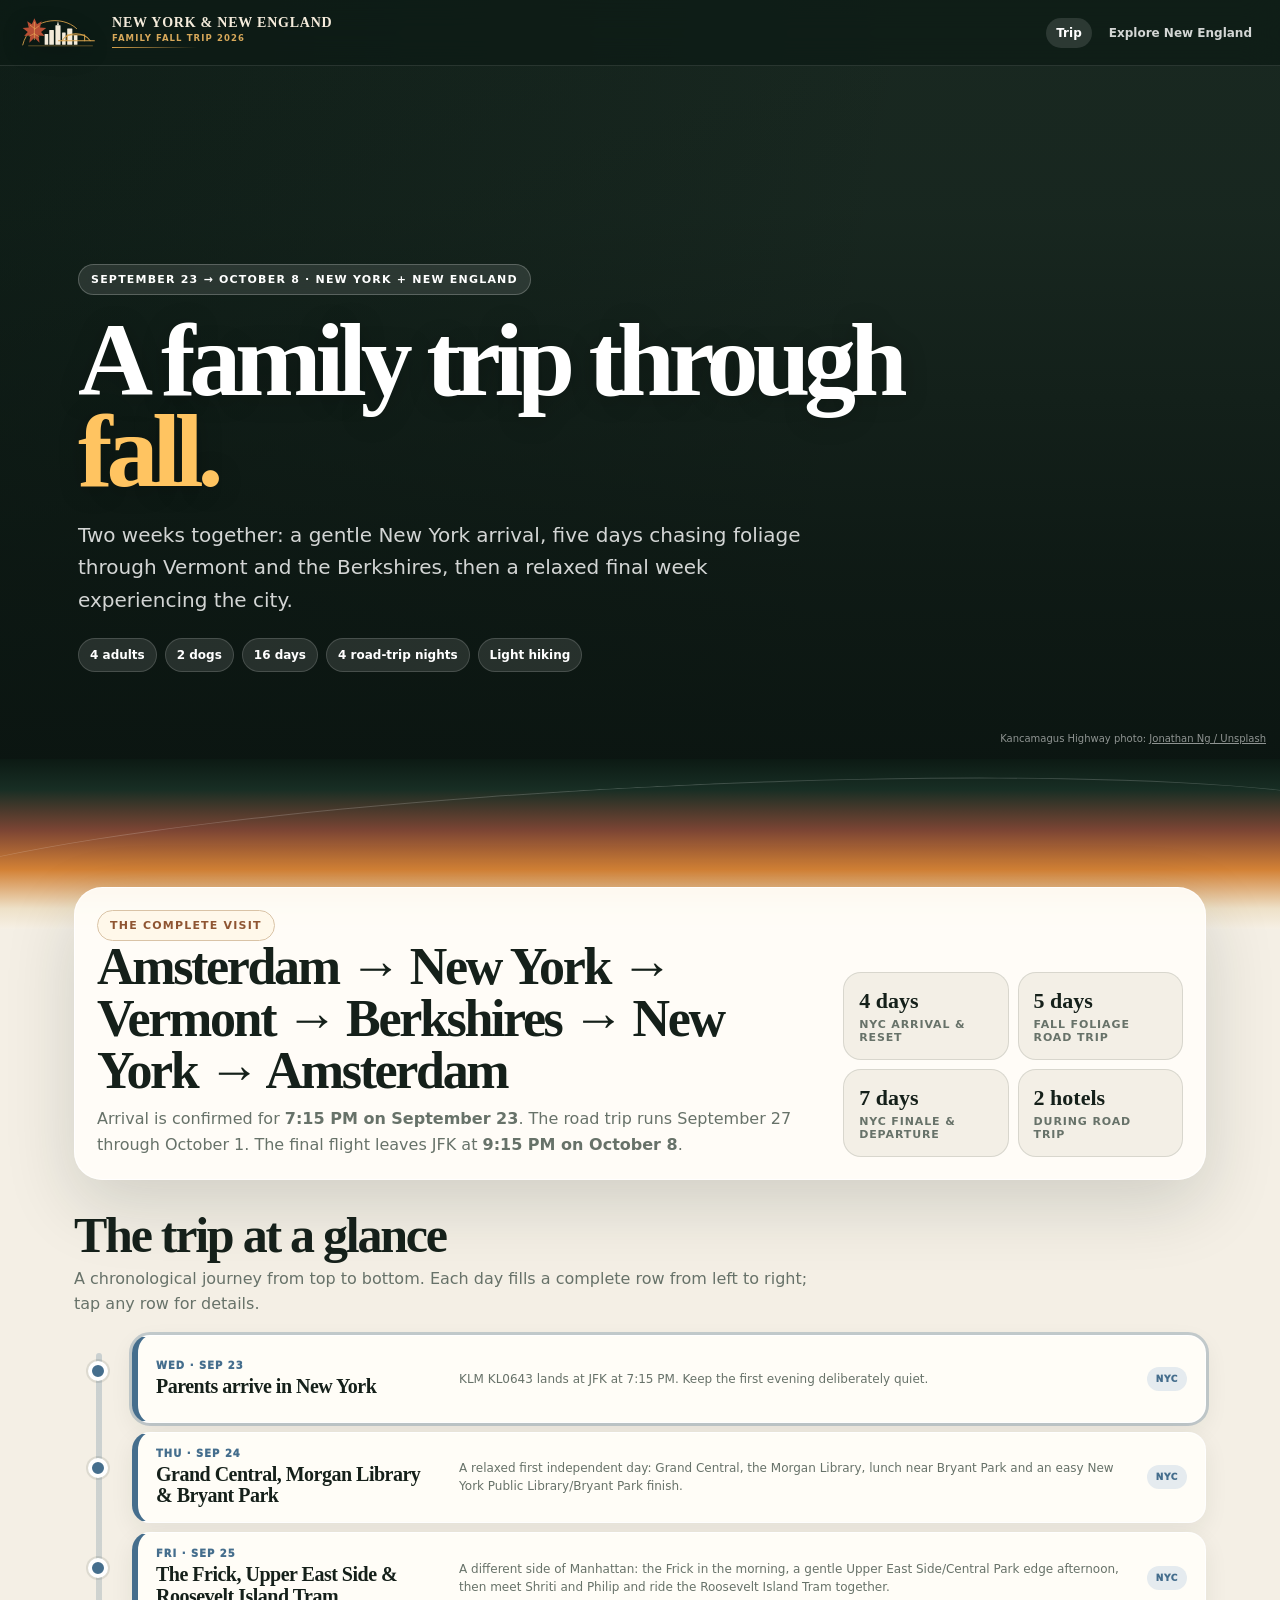
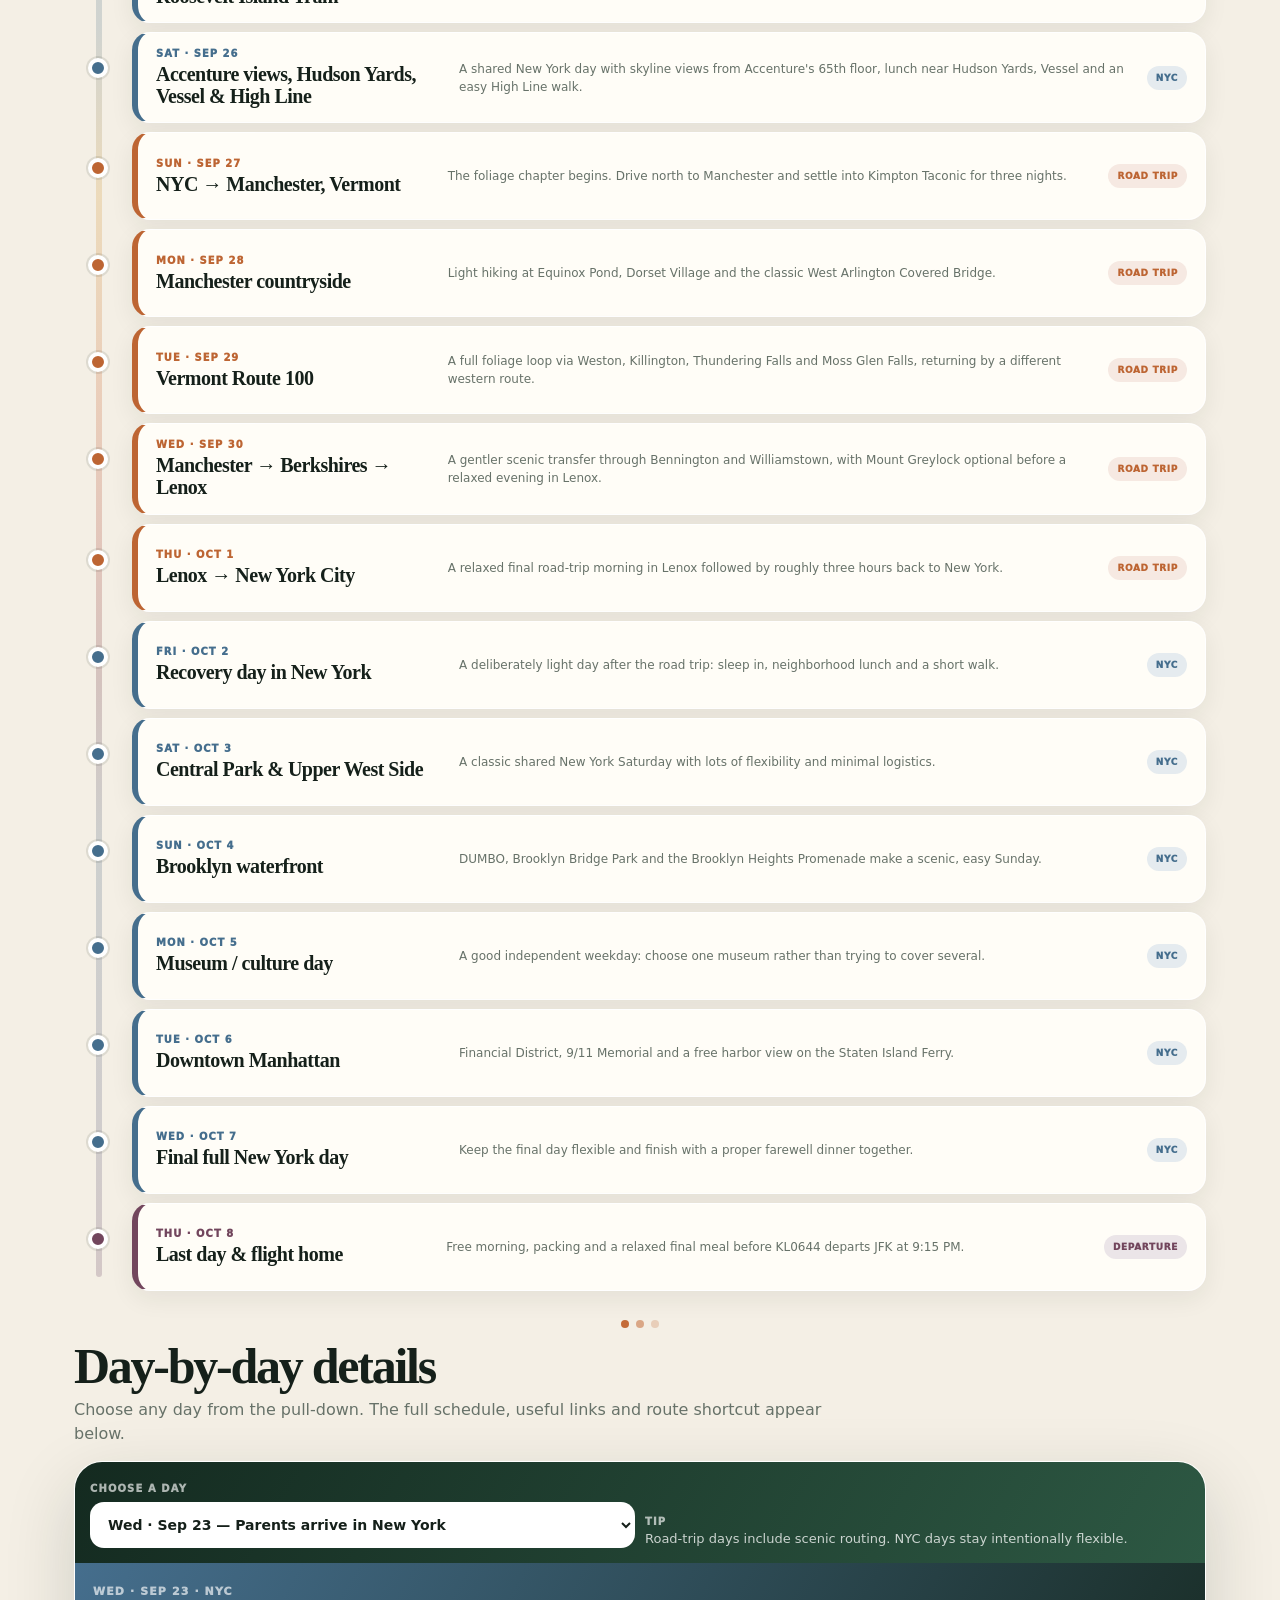
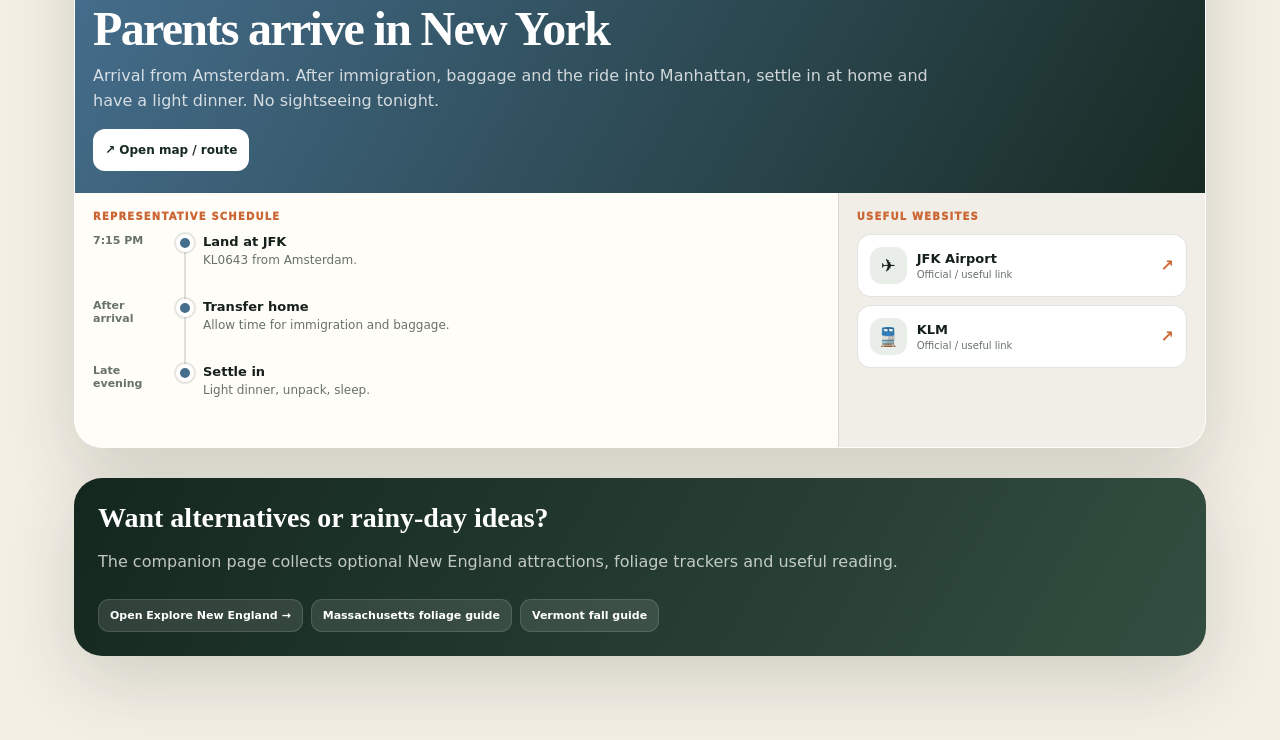
==== app-20260918b.html @ c2d9412c "Publish uncached itinerary build with Sep 26 updates" ====
<!DOCTYPE html><html lang="en"><head><meta charset="utf-8"><meta name="viewport" content="width=device-width,initial-scale=1,viewport-fit=cover"><meta name="theme-color" content="#16241e"><title>Family Fall Trip 2026 · New York & New England</title><meta name="description" content="September 23 to October 8 family trip: New York City, Vermont Route 100 and the Berkshires."><link rel="stylesheet" href="style.css"></head><body><nav class="topbar"><a class="brand" href="index.html"><span class="brandmark"><span style="font-size:25px">🍁</span></span><span class="brand-title"><strong>New York &amp; New England</strong><small>Family Fall Trip 2026</small></span></a><div class="nav"><a class="active" href="index.html">Trip</a><a href="explore.html">Explore New England</a></div></nav><header class="hero"><div class="hero-photo"></div><div class="hero-overlay"></div><div class="hero-inner"><span class="eyebrow">September 23 → October 8 · New York + New England</span><h1>A family trip through <em>fall.</em></h1><p class="hero-copy">Two weeks together: a gentle New York arrival, five days chasing foliage through Vermont and the Berkshires, then a relaxed final week experiencing the city.</p><div class="hero-pills"><span class="hero-pill">4 adults</span><span class="hero-pill">2 dogs</span><span class="hero-pill">16 days</span><span class="hero-pill">4 road-trip nights</span><span class="hero-pill">Light hiking</span></div></div><div class="photo-credit">Kancamagus Highway photo: <a target="_blank" href="https://unsplash.com/photos/a-winding-road-through-a-beautiful-landscape-IViPBFIHrhs">Jonathan Ng / Unsplash</a></div></header><div class="flow"></div><main><section class="intro-card"><div><div class="eyebrow" style="color:#8f5532;border-color:#d9c3a6;background:#fff8ea">The complete visit</div><h2>Amsterdam → New York → Vermont → Berkshires → New York → Amsterdam</h2><p>Arrival is confirmed for <strong>7:15 PM on September 23</strong>. The road trip runs September 27 through October 1. The final flight leaves JFK at <strong>9:15 PM on October 8</strong>.</p></div><div class="trip-arc"><div class="arc"><strong>4 days</strong><span>NYC arrival & reset</span></div><div class="arc"><strong>5 days</strong><span>Fall foliage road trip</span></div><div class="arc"><strong>7 days</strong><span>NYC finale & departure</span></div><div class="arc"><strong>2 hotels</strong><span>During road trip</span></div></div></section><section class="section" id="overview"><div class="sectionhead"><div><h2>The trip at a glance</h2><p>A chronological journey from top to bottom. Each day fills a complete row from left to right; tap any row for details.</p></div></div><div class="timeline-shell"><div class="journey-line"></div><div id="summaryTimeline" class="summary-list"></div></div></section><div class="journey-bridge"><span></span><span></span><span></span></div><section class="section" id="day-detail"><div class="sectionhead"><div><h2>Day-by-day details</h2><p>Choose any day from the pull-down. The full schedule, useful links and route shortcut appear below.</p></div></div><div class="details-shell"><div class="detail-selectbar"><div><label for="daySelect">Choose a day</label><select id="daySelect"></select></div><div><label>Tip</label><div style="font-size:13px;color:rgba(255,255,255,.76);line-height:1.5">Road-trip days include scenic routing. NYC days stay intentionally flexible.</div></div></div><div id="detailContent"></div></div></section><footer class="footer"><h3>Want alternatives or rainy-day ideas?</h3><p>The companion page collects optional New England attractions, foliage trackers and useful reading.</p><a href="explore.html">Open Explore New England →</a><a target="_blank" href="https://www.visitma.com/plan-your-trip/seasons/fall-foliage/">Massachusetts foliage guide</a><a target="_blank" href="https://vermontvacation.com/vermont-seasons/fall/">Vermont fall guide</a></footer></main><script>const D=[
["Wed · Sep 23","Parents arrive in New York","NYC","KLM KL0643 lands at JFK at 7:15 PM. Keep the first evening deliberately quiet.","Arrival from Amsterdam. After immigration, baggage and the ride into Manhattan, settle in at home and have a light dinner. No sightseeing tonight.","https://www.google.com/maps/dir/?api=1&origin=John+F+Kennedy+International+Airport&destination=Midtown+East,+New+York,+NY&travelmode=driving",[["7:15 PM","Land at JFK","KL0643 from Amsterdam."],["After arrival","Transfer home","Allow time for immigration and baggage."],["Late evening","Settle in","Light dinner, unpack, sleep."]],[["✈️","JFK Airport","https://www.jfkairport.com/"],["🚆","KLM","https://www.klm.com/"]]],
["Thu · Sep 24","Grand Central, Morgan Library & Bryant Park","NYC","A relaxed first independent day: Grand Central, the Morgan Library, lunch near Bryant Park and an easy New York Public Library/Bryant Park finish.","Keep the first full day compact and walkable. Start slowly after the overnight flight, see Grand Central, then visit the Morgan Library & Museum before lunch. Finish around Bryant Park and the New York Public Library, with plenty of time to return home and rest.","https://www.google.com/maps/dir/?api=1&origin=Midtown+East,+New+York,+NY&destination=Bryant+Park,+New+York,+NY&travelmode=walking&waypoints=Grand+Central+Terminal,+New+York,+NY%7CThe+Morgan+Library+%26+Museum,+New+York,+NY",[["10:00 AM","Breakfast & slow start","Recover from the flight and leave home without rushing."],["11:00 AM","Grand Central Terminal","Main concourse, architecture and a relaxed look around."],["12:15 PM","The Morgan Library & Museum","Spend about 75–90 minutes in the historic library and galleries."],["1:45 PM","Lunch near Bryant Park","Easy lunch without crossing town."],["2:45 PM","New York Public Library & Bryant Park","Short library visit, park benches and people-watching."],["3:45 PM onward","Coffee or head home","Keep the rest of the afternoon flexible."]],[["🏛️","Grand Central Terminal","https://www.grandcentralterminal.com/"],["📚","The Morgan Library & Museum","https://www.themorgan.org/"],["📖","New York Public Library","https://www.nypl.org/locations/schwarzman"],["🌳","Bryant Park","https://bryantpark.org/"]]],
["Fri · Sep 25","The Frick, Upper East Side & Roosevelt Island Tram","NYC","A different side of Manhattan: the Frick in the morning, a gentle Upper East Side/Central Park edge afternoon, then meet Shriti and Philip and ride the Roosevelt Island Tram together.","Since MoMA and Rockefeller are already familiar and shopping is not the goal, make Friday more cultural and residential. The Frick anchors the morning; after lunch, keep the afternoon easy along the Upper East Side and Central Park edge. Shriti and Philip join around 4 PM for the tram and Roosevelt Island views.","https://www.google.com/maps/dir/?api=1&origin=The+Frick+Collection,+New+York,+NY&destination=Roosevelt+Island+Tramway+Manhattan+Station,+New+York,+NY&travelmode=walking",[["10:00 AM","Breakfast / leave Midtown East","Head uptown at an easy pace."],["10:30 AM–12:45 PM","The Frick Collection","Gilded Age mansion, paintings and decorative arts."],["12:45–1:45 PM","Lunch","Upper East Side, close to the museum."],["1:45–3:15 PM","Upper East Side & Central Park edge","Gentle walk with benches and no shopping agenda."],["3:15–4:00 PM","Coffee / rest","Stay nearby and recharge."],["Around 4:00 PM","Meet Shriti and Philip","Join up for the late afternoon."],["4:30 PM","Roosevelt Island Tram","Ride from East 60th Street, walk the waterfront and return when ready."]],[["🖼️","The Frick Collection","https://www.frick.org/"],["🌳","Central Park","https://www.centralparknyc.org/"],["🚡","Roosevelt Island Tram","https://www.rioc.ny.gov/community/transportation/tram"]]],
["Sat · Sep 26","Accenture views, Hudson Yards, Vessel & High Line","NYC","A shared New York day with skyline views from Accenture's 65th floor, lunch near Hudson Yards, Vessel and an easy High Line walk.","Start together at Accenture for coffee and the city views from the 65th floor. Then head west for lunch around Hudson Yards, visit Vessel, and use the High Line for a relaxed afternoon walk. Keep the late afternoon easy so everyone has time to pack for Vermont the next morning.","https://www.google.com/maps/dir/?api=1&origin=Accenture,+New+York,+NY&destination=The+High+Line,+New+York,+NY&travelmode=walking&waypoints=Hudson+Yards,+New+York,+NY%7CVessel,+New+York,+NY",[["10:00 AM","Accenture 65th floor","Coffee together and skyline views."],["11:45 AM","Head to Hudson Yards","Walk or take a short cab/subway depending on energy."],["12:15 PM","Lunch at Hudson Yards","Relaxed lunch together before the afternoon sights."],["1:30 PM","Vessel","Explore the structure and public square."],["2:15 PM","High Line","Walk an easy section south from Hudson Yards; turn back whenever everyone has had enough."],["3:30 PM onward","Coffee / return home","Keep the rest of the day light and pack for the road trip."]],[["🏙️","Hudson Yards","https://www.hudsonyardsnewyork.com/"],["🌀","Vessel","https://www.hudsonyardsnewyork.com/discover/vessel"],["🌿","The High Line","https://www.thehighline.org/"]]],
["Sun · Sep 27","NYC → Manchester, Vermont","Road trip","The foliage chapter begins. Drive north to Manchester and settle into Kimpton Taconic for three nights.","Leave New York in the morning with two proper dog breaks. Arrive in Manchester around check-in, walk the village and dine at Copper Grouse.","https://www.google.com/maps/dir/?api=1&origin=New+York,+NY&destination=Kimpton+Taconic+Hotel,+Manchester,+VT&travelmode=driving",[["9:00 AM","Leave NYC","Keep the route direct."],["12:30 PM","Lunch + dog break","Albany/Troy area."],["4:00 PM","Kimpton Taconic","Check in for three nights."],["5:00 PM","Manchester Village","Easy arrival walk."],["6:30 PM","Copper Grouse","Relaxed first Vermont dinner."]],[["🏨","Kimpton Taconic","https://www.taconichotel.com/"],["🍽️","Copper Grouse","https://www.coppergrouse.com/"],["🧭","Manchester Vermont","https://www.manchestervermont.com/"]]],
["Mon · Sep 28","Manchester countryside","Road trip","Light hiking at Equinox Pond, Dorset Village and the classic West Arlington Covered Bridge.","This is the easy scenic day: short walks, a village lunch and classic Vermont scenery.","https://www.google.com/maps/dir/?api=1&origin=Kimpton+Taconic+Hotel,+Manchester,+VT&destination=Kimpton+Taconic+Hotel,+Manchester,+VT&travelmode=driving&waypoints=Equinox+Preserve+Red+Gate+Trailhead,+Manchester,+VT%7CDorset+Village,+VT%7CWest+Arlington+Covered+Bridge,+VT",[["8:30 AM","Breakfast","Unhurried start."],["10:00 AM","Equinox Pond","0.75-mile easy loop."],["12:15 PM","Lunch","Manchester or Dorset."],["1:30 PM","Dorset Village","Village green and shops."],["3:30 PM","West Arlington","Covered bridge and dog break."],["6:30 PM","Dinner","Dorset Inn or Manchester."]],[["🥾","Equinox Preserve","https://www.equinoxpreservationtrust.org/trail-descriptions/"],["🌉","Vermont Covered Bridges","https://vermontvacation.com/things-to-do/trip-ideas-itineraries/covered-bridges/"],["🍷","The Dorset Inn","https://www.innsofdorset.com/dorset-tavern-restaurant"]]],
["Tue · Sep 29","Vermont Route 100","Road trip","A full foliage loop via Weston, Killington, Thundering Falls and Moss Glen Falls, returning by a different western route.","This is the signature Vermont driving day. Drive north on Route 100 through villages and mountain valleys, then return via Middlebury/US-7.","https://www.google.com/maps/dir/?api=1&origin=Kimpton+Taconic+Hotel,+Manchester,+VT&destination=Kimpton+Taconic+Hotel,+Manchester,+VT&travelmode=driving&waypoints=Weston,+VT%7CLudlow,+VT%7CKillington,+VT%7CThundering+Falls+Trailhead,+VT%7CRochester,+VT%7CMoss+Glen+Falls,+Granville,+VT%7CMiddlebury,+VT",[["8:00 AM","Leave Manchester","Join Route 100 via VT-11."],["9:00 AM","Weston","Coffee and village walk."],["11:30 AM","Killington","Lunch."],["12:45 PM","Thundering Falls","Easy boardwalk walk."],["3:00 PM","Moss Glen Falls","Short waterfall stop."],["4:00 PM","Turn west","Return via Middlebury."],["7:00 PM","Manchester","Easy dinner near the hotel."]],[["🍁","Vermont Scenic Byways","https://vermontvacation.com/things-to-do/trip-ideas-itineraries/scenic-drives/vermont-byways/"],["🥾","Thundering Falls","https://appalachiantrail.org/hikes/thundering-falls/"],["🍔","Lookout Tavern","https://www.lookoutvt.com/"]]],
["Wed · Sep 30","Manchester → Berkshires → Lenox","Road trip","A gentler scenic transfer through Bennington and Williamstown, with Mount Greylock optional before a relaxed evening in Lenox.","Check out of Kimpton Taconic after breakfast and follow the scenic Route 7 / 7A corridor south through Bennington and Williamstown. If the weather and everyone's energy are good, drive the Mount Greylock summit road for the big-view moment; otherwise continue directly to Lenox and enjoy the village at an easy pace. The Lenox hotel is planned but not yet booked.","https://www.google.com/maps/dir/?api=1&origin=Kimpton+Taconic+Hotel,+Manchester,+VT&destination=Lenox,+MA&travelmode=driving&waypoints=Bennington,+VT%7CWilliamstown,+MA%7CMount+Greylock+Summit,+MA",[["8:30 AM","Breakfast & check-out","A slower start than the old North Conway transfer."],["9:45 AM","Leave Manchester","Head south through the Vermont countryside."],["10:30 AM","Bennington","Short coffee and dog-walk stop."],["11:45 AM","Williamstown","Lunch and a brief village stroll."],["1:30 PM","Mount Greylock — optional","Drive to the summit if weather and energy are good; dogs must remain leashed."],["3:30–4:00 PM","Arrive Lenox","Check in once the hotel is booked."],["5:00 PM","Lenox village","Easy walk, shops and downtime."],["6:30 PM","Dinner in Lenox","Relaxed final road-trip evening."]],[["🍁","Visit the Berkshires","https://berkshires.org/"],["⛰️","Mount Greylock State Reservation","https://www.mass.gov/locations/mount-greylock-state-reservation"],["🏘️","Lenox","https://berkshires.org/plan-your-trip/the-berkshires/lenox/"]]],
["Thu · Oct 1","Lenox → New York City","Road trip","A relaxed final road-trip morning in Lenox followed by roughly three hours back to New York.","Have breakfast, take the dogs for one last Berkshire walk, then head home. With Lenox much closer to New York than North Conway, there is no need for an early departure or another sightseeing stop unless everyone wants one.","https://www.google.com/maps/dir/?api=1&origin=Lenox,+MA&destination=New+York,+NY&travelmode=driving",[["8:00 AM","Breakfast in Lenox","Unhurried final road-trip morning."],["9:00 AM","Short dog walk","Lenox village or a nearby easy green space."],["10:00 AM","Leave Lenox","Direct drive toward New York."],["11:30 AM","Optional quick break","Only if the dogs or passengers need it."],["1:00–2:00 PM","Back in NYC","Unpack, lunch and enjoy the rest of the day."]],[["🏘️","Lenox","https://berkshires.org/plan-your-trip/the-berkshires/lenox/"],["🍂","Massachusetts Fall Foliage","https://www.visitma.com/plan-your-trip/seasons/fall-foliage/"],["🗽","NYC Tourism","https://www.nyctourism.com/"]]],
["Fri · Oct 2","Recovery day in New York","NYC","A deliberately light day after the road trip: sleep in, neighborhood lunch and a short walk.","Keep today mostly free. A local lunch and easy East River, Sutton Place or Midtown East stroll is enough.","https://www.google.com/maps/search/?api=1&query=Midtown+East,+New+York,+NY",[["Morning","Sleep in","No plans."],["Lunch","Close to home","Keep travel minimal."],["Afternoon","Easy local walk","Weather-led."],["Evening","Flexible dinner","Together if convenient."]],[["🗽","NYC Tourism","https://www.nyctourism.com/"]]],
["Sat · Oct 3","Central Park & Upper West Side","NYC","A classic shared New York Saturday with lots of flexibility and minimal logistics.","Start around Central Park, walk only as much as everyone wants, then have lunch on the Upper West Side.","https://www.google.com/maps/search/?api=1&query=Central+Park,+New+York,+NY",[["10:00 AM","Central Park","Enter from south or east."],["12:30 PM","Lunch","Upper West Side."],["Afternoon","Choose one","Park, Lincoln Center or café."],["Evening","Dinner together","Reserve only if desired."]],[["🌳","Central Park","https://www.centralparknyc.org/"],["🎭","Lincoln Center","https://www.lincolncenter.org/"]]],
["Sun · Oct 4","Brooklyn waterfront","NYC","DUMBO, Brooklyn Bridge Park and the Brooklyn Heights Promenade make a scenic, easy Sunday.","Take the subway or ferry to Brooklyn, explore DUMBO, walk the waterfront and finish at the Brooklyn Heights Promenade.","https://www.google.com/maps/search/?api=1&query=DUMBO,+Brooklyn,+NY",[["10:30 AM","DUMBO","Coffee and waterfront views."],["12:30 PM","Lunch","DUMBO / Brooklyn Heights."],["Afternoon","Bridge Park + Promenade","Walk at an easy pace."],["Late afternoon","Ferry or subway home","Choose the easiest option."]],[["🌉","Brooklyn Bridge Park","https://www.brooklynbridgepark.org/"],["⛴️","NYC Ferry","https://www.ferry.nyc/"]]],
["Mon · Oct 5","Museum / culture day","NYC","A good independent weekday: choose one museum rather than trying to cover several.","MoMA is the easiest Midtown choice. If they prefer a longer museum day, the Met plus a short Central Park walk is the alternative.","https://www.google.com/maps/search/?api=1&query=Museum+of+Modern+Art,+New+York,+NY",[["Late morning","Choose one museum","MoMA or the Met."],["Lunch","Museum neighborhood","No need to cross town."],["Afternoon","Continue or head home","Energy-led."],["Evening","Flexible","Dinner nearby."]],[["🖼️","MoMA","https://www.moma.org/"],["🏛️","The Met","https://www.metmuseum.org/"]]],
["Tue · Oct 6","Downtown Manhattan","NYC","Financial District, 9/11 Memorial and a free harbor view on the Staten Island Ferry.","Take the subway downtown, see the 9/11 Memorial and Wall Street area, then use the Staten Island Ferry for skyline views.","https://www.google.com/maps/search/?api=1&query=9%2F11+Memorial,+New+York,+NY",[["10:30 AM","9/11 Memorial","Allow an hour outside."],["12:00 PM","Financial District","Wall Street / lunch."],["2:00 PM","Staten Island Ferry","Ride out and back."],["Afternoon","Seaport optional","Only if energy remains."]],[["🕊️","9/11 Memorial","https://www.911memorial.org/"],["⛴️","Staten Island Ferry","https://www.nyc.gov/html/dot/html/ferrybus/staten-island-ferry.shtml"]]],
["Wed · Oct 7","Final full New York day","NYC","Keep the final day flexible and finish with a proper farewell dinner together.","A good low-effort option is the Roosevelt Island Tram and waterfront, followed by a relaxed afternoon and farewell dinner.","https://www.google.com/maps/search/?api=1&query=Roosevelt+Island+Tramway,+New+York,+NY",[["Late morning","Roosevelt Island Tram","Short scenic ride and waterfront walk."],["Lunch","Midtown East","Easy return."],["Afternoon","Free time","Shopping, packing or rest."],["Evening","Farewell dinner","The final shared meal."]],[["🚡","Roosevelt Island Tram","https://rioc.ny.gov/302/Tram"],["🗽","NYC Tourism","https://www.nyctourism.com/"]]],
["Thu · Oct 8","Last day & flight home","Departure","Free morning, packing and a relaxed final meal before KL0644 departs JFK at 9:15 PM.","Do not schedule a major attraction. Have a slow morning, lunch close to home and leave a large airport buffer.","https://www.google.com/maps/dir/?api=1&origin=Midtown+East,+New+York,+NY&destination=John+F+Kennedy+International+Airport&travelmode=driving",[["Morning","Free time","Packing and one last walk."],["Lunch","Close to home","Keep the afternoon calm."],["Late afternoon","Leave for JFK","Build in a generous traffic buffer."],["9:15 PM","KL0644","JFK → Amsterdam."]],[["✈️","JFK Airport","https://www.jfkairport.com/"],["🚆","KLM","https://www.klm.com/"]]]];const C={NYC:'#456e8d','Road trip':'#bd6533',Departure:'#72465d'},S=document.getElementById('summaryTimeline'),sel=document.getElementById('daySelect'),detail=document.getElementById('detailContent');D.forEach((d,i)=>{let c=C[d[2]]||'#6a5975';S.insertAdjacentHTML('beforeend',`<div class="day-summary" style="--c:${c}"><div class="summary-dot"></div><button class="summary-card" data-i="${i}" style="text-align:left;--c:${c}"><div class="summary-top"><div><div class="summary-date">${d[0]}</div><div class="summary-title">${d[1]}</div></div><span class="phase">${d[2]}</span></div><p>${d[3]}</p></button></div>`);sel.add(new Option(`${d[0]} — ${d[1]}`,i))});function render(i,scroll=false){let d=D[i],c=C[d[2]]||'#6a5975';sel.value=i;let sch=d[6].map(x=>`<div class="whenrow"><div class="time">${x[0]}</div><div class="track"><div class="tdot"></div></div><div class="whenbody"><strong>${x[1]}</strong><span>${x[2]}</span></div></div>`).join(''),links=d[7].map(x=>`<a class="plink" target="_blank" href="${x[2]}"><span class="plink-left"><span class="pico">${x[0]}</span><span><strong>${x[1]}</strong><small>Official / useful link</small></span></span><span class="arrow">↗</span></a>`).join('');detail.innerHTML=`<div class="detail-hero" style="--detail:${c}"><div class="detail-date">${d[0]} · ${d[2]}</div><h3>${d[1]}</h3><p>${d[4]}</p><div class="detail-buttons"><a class="btn" target="_blank" href="${d[5]}">↗ Open map / route</a></div></div><div class="detail-grid" style="--detail:${c}"><div class="detail-main"><div class="micro">Representative schedule</div><div class="when">${sch}</div></div><aside class="detail-side"><div class="micro">Useful websites</div><div class="linklist">${links}</div></aside></div>`;document.querySelectorAll('.summary-card').forEach((b,j)=>b.setAttribute('aria-current',j===i?'true':'false'));if(scroll)document.getElementById('day-detail').scrollIntoView({behavior:'smooth'})}sel.onchange=e=>render(+e.target.value);document.querySelectorAll('.summary-card').forEach(b=>b.onclick=()=>render(+b.dataset.i,true));render(0)</script></body></html>
---- style.css ----
:root {
 --ink:#15201a; --pine:#162a20; --pine2:#284b39; --cream:#f6f0e5; --paper:#fffdf8;
 --muted:#677269; --blue:#456e8d; --gold:#d89a32; --orange:#cb6734; --red:#a64238;
 --wine:#713540; --purple:#65546f; --line:rgba(21,32,26,.12); --shadow:0 24px 70px rgba(20,37,29,.16);
}
*{box-sizing:border-box} html{scroll-behavior:smooth}
body{margin:0;color:var(--ink);background:#f4efe5;font-family:Inter,ui-sans-serif,system-ui,-apple-system,BlinkMacSystemFont,"Segoe UI",sans-serif}
a{color:inherit} button,select{font:inherit}
.topbar{position:fixed;z-index:5000;top:0;left:0;right:0;height:66px;padding:6px 18px;display:flex;align-items:center;justify-content:space-between;color:white;background:rgba(12,26,20,.70);backdrop-filter:blur(18px);border-bottom:1px solid rgba(255,255,255,.11)}
.brand{position:relative;display:flex;align-items:center;gap:12px;text-decoration:none;font-weight:900;padding:2px 0}.brandmark{width:82px;height:50px;display:block;overflow:visible;flex:0 0 82px;background-image:url("data:image/svg+xml,%3Csvg%20xmlns%3D%22http%3A//www.w3.org/2000/svg%22%20viewBox%3D%220%200%20160%2072%22%3E%0A%3Cg%20fill%3D%22none%22%20stroke%3D%22%23d8a24c%22%20stroke-width%3D%221.8%22%20opacity%3D%22.95%22%3E%3Cpath%20d%3D%22M9%2061C22%208%2086%201%20115%2029%22/%3E%3Cpath%20d%3D%22M20%2062h126%22%20opacity%3D%22.45%22/%3E%3C/g%3E%0A%3Cg%20transform%3D%22translate%285%208%29%22%3E%0A%3Cpath%20fill%3D%22%23b84f35%22%20d%3D%22M27%200l5%2012%209-6-3%2012%2012%201-10%208%207%208-12-1%202%2014-10-10-10%2010%202-14-12%201%207-8-10-8%2012-1-3-12%209%206z%22/%3E%0A%3Cpath%20d%3D%22M27%208v34M27%2020l-8-6M27%2022l9-7M27%2030l-10%205M27%2031l9%205%22%20stroke%3D%22%23efb15a%22%20stroke-width%3D%221.4%22%20stroke-linecap%3D%22round%22%20opacity%3D%22.85%22/%3E%0A%3C/g%3E%0A%3Cg%20fill%3D%22%23f3ead9%22%20transform%3D%22translate%2852%2014%29%22%3E%0A%3Crect%20x%3D%220%22%20y%3D%2225%22%20width%3D%227%22%20height%3D%2221%22%20rx%3D%221%22/%3E%3Crect%20x%3D%229%22%20y%3D%2217%22%20width%3D%229%22%20height%3D%2229%22%20rx%3D%221%22/%3E%3Crect%20x%3D%2221%22%20y%3D%228%22%20width%3D%2210%22%20height%3D%2238%22%20rx%3D%221%22/%3E%3Cpath%20d%3D%22M26%200l2%208h-4z%22/%3E%3Crect%20x%3D%2234%22%20y%3D%2222%22%20width%3D%227%22%20height%3D%2224%22%20rx%3D%221%22/%3E%3Crect%20x%3D%2244%22%20y%3D%2214%22%20width%3D%2210%22%20height%3D%2232%22%20rx%3D%221%22/%3E%3Crect%20x%3D%2257%22%20y%3D%2227%22%20width%3D%227%22%20height%3D%2219%22%20rx%3D%221%22/%3E%0A%3C/g%3E%0A%3Cg%20fill%3D%22none%22%20stroke%3D%22%23d8a24c%22%20stroke-width%3D%222%22%20stroke-linecap%3D%22round%22%20transform%3D%22translate%2879%2039%29%22%3E%3Cpath%20d%3D%22M0%2013h70%22/%3E%3Cpath%20d%3D%22M7%2013C18-5%2049-5%2062%2013%22/%3E%3Cpath%20d%3D%22M17%202v11M51%202v11%22/%3E%3Cpath%20d%3D%22M17%202h34%22%20opacity%3D%22.7%22/%3E%3C/g%3E%0A%3C/svg%3E");background-repeat:no-repeat;background-position:center;background-size:contain;filter:drop-shadow(0 7px 12px rgba(0,0,0,.22))}.brandmark img{display:none}.brandmark>span{display:none}.brand-title{position:relative;display:flex;flex-direction:column;line-height:1.02;padding:0 0 7px}.brand-title:after{content:"";position:absolute;left:0;bottom:1px;width:86px;height:1px;background:linear-gradient(90deg,#d8a24c,rgba(216,162,76,0))}.brand-title strong{font-family:Georgia,"Times New Roman",serif;font-size:14px;letter-spacing:.055em;text-transform:uppercase;color:#f5ecdc;white-space:nowrap}.brand-title small{margin-top:4px;color:#d7a85a;font-size:8.5px;font-weight:850;letter-spacing:.13em;text-transform:uppercase;white-space:nowrap}.nav{display:flex;gap:7px}.nav a{padding:8px 10px;border-radius:999px;text-decoration:none;font-size:12px;font-weight:850;color:rgba(255,255,255,.82)}.nav a:hover,.nav a.active{background:rgba(255,255,255,.12);color:white}
.hero{position:relative;min-height:760px;display:flex;align-items:flex-end;overflow:hidden;color:white;background:#1b2b23}.hero-photo{position:absolute;inset:0;background-image:url('https://images.unsplash.com/photo-1665449040443-48e81f8655bc?auto=format&fit=crop&fm=jpg&ixid=M3wxMjA3fDB8MHxwaG90by1wYWdlfHx8fGVufDB8fHx8fA%3D%3D&ixlib=rb-4.1.0&q=60&w=3000');background-size:cover;background-position:center 48%;background-repeat:no-repeat}.hero-overlay{position:absolute;inset:0;background:linear-gradient(180deg,rgba(11,21,17,.12) 0%,rgba(11,21,17,.20) 28%,rgba(11,21,17,.78) 75%,rgba(11,21,17,.97) 100%),linear-gradient(100deg,rgba(12,27,21,.72),transparent 65%)}.hero-inner{position:relative;z-index:2;width:min(1180px,100%);margin:0 auto;padding:118px 18px 88px}.eyebrow{display:inline-flex;gap:8px;align-items:center;padding:8px 12px;border-radius:999px;background:rgba(255,255,255,.11);border:1px solid rgba(255,255,255,.22);backdrop-filter:blur(10px);font-size:11px;text-transform:uppercase;letter-spacing:.11em;font-weight:900}.hero h1{margin:19px 0 0;max-width:900px;font:700 clamp(54px,12vw,104px)/.88 Georgia,"Times New Roman",serif;letter-spacing:-.06em;text-shadow:0 3px 24px rgba(0,0,0,.25)}.hero h1 em{font-style:normal;color:#ffc461}.hero-copy{max-width:760px;margin:22px 0 0;font-size:clamp(16px,4vw,20px);line-height:1.62;color:rgba(255,255,255,.82)}.hero-pills{display:flex;flex-wrap:wrap;gap:8px;margin-top:22px}.hero-pill{padding:9px 11px;border-radius:999px;background:rgba(255,255,255,.11);border:1px solid rgba(255,255,255,.15);font-size:12px;font-weight:850}.photo-credit{position:absolute;z-index:3;right:14px;bottom:16px;color:rgba(255,255,255,.54);font-size:10px}.photo-credit a{color:inherit}.flow{height:170px;margin-top:-1px;background:linear-gradient(180deg,#0c1a14 0%,#182e24 18%,#7c4534 42%,#d38135 65%,#eee1c8 88%,#f6f0e5 100%);position:relative;overflow:hidden}.flow:after{content:"";position:absolute;left:-10%;right:-10%;top:28px;height:160px;border-radius:50%;border-top:1px solid rgba(255,255,255,.18);transform:rotate(-3deg)}
main{max-width:1180px;margin:-42px auto 0;padding:0 14px 84px;position:relative;z-index:3}.intro-card{padding:22px;border-radius:28px;background:rgba(255,253,248,.94);border:1px solid rgba(255,255,255,.85);box-shadow:var(--shadow);display:grid;grid-template-columns:1fr;gap:18px}.intro-card h2{margin:0;font:700 clamp(33px,7vw,52px)/1 Georgia,serif;letter-spacing:-.045em}.intro-card p{margin:9px 0 0;color:var(--muted);line-height:1.6}.trip-arc{display:grid;grid-template-columns:repeat(2,1fr);gap:9px}.arc{padding:15px;border-radius:18px;background:#f3efe6;border:1px solid var(--line)}.arc strong{display:block;font-size:22px;font-family:Georgia,serif}.arc span{display:block;margin-top:4px;font-size:11px;text-transform:uppercase;letter-spacing:.08em;color:var(--muted);font-weight:900}.section{margin-top:30px}#overview{margin-bottom:0}#day-detail{margin-top:0}.sectionhead{display:flex;justify-content:space-between;align-items:end;gap:16px;margin-bottom:14px}.sectionhead h2{margin:0;font:700 clamp(34px,7vw,50px)/1 Georgia,serif;letter-spacing:-.045em}.sectionhead p{margin:7px 0 0;color:var(--muted);line-height:1.55;max-width:760px}.timeline-shell{position:relative;width:100%;padding:4px 0 8px}.summary-list{display:grid;grid-template-columns:1fr;gap:9px;width:100%}.journey-line{position:absolute;left:22px;top:22px;bottom:22px;width:6px;border-radius:999px;background:linear-gradient(180deg,#456e8d 0%,#5e7c8d 18%,#d49a36 29%,#cb6734 42%,#a64238 53%,#6f3744 61%,#536d86 72%,#5f5f7d 91%,#6d4a66 100%);opacity:.24}.day-summary{position:relative;display:grid;grid-template-columns:48px minmax(0,1fr);gap:10px;width:100%;margin:0}.summary-dot{position:relative;z-index:3;width:20px;height:20px;margin:26px auto 0;border-radius:50%;background:var(--c);border:4px solid #fff;box-shadow:0 0 0 2px rgba(21,32,26,.10)}.summary-card{position:relative;display:grid;grid-template-columns:minmax(175px,.95fr) minmax(320px,2.25fr) auto;grid-template-areas:"identity desc phase";gap:22px;align-items:center;width:100%;min-height:88px;padding:15px 18px;border-radius:18px;background:rgba(255,253,248,.96);border:1px solid rgba(255,255,255,.90);border-left:6px solid var(--c);box-shadow:0 8px 24px rgba(24,42,33,.07);transition:.18s ease;cursor:pointer;color:inherit}.summary-card:hover{transform:translateX(3px);box-shadow:0 12px 28px rgba(24,42,33,.11)}.summary-card[aria-current="true"]{outline:3px solid color-mix(in srgb,var(--c) 28%,transparent)}.summary-top{display:contents}.summary-top>div{grid-area:identity;min-width:0}.summary-date{padding:0;min-height:0;font-size:10px;text-transform:uppercase;letter-spacing:.10em;font-weight:950;color:var(--c)}.summary-title{margin:5px 0 0;font:700 20px/1.08 Georgia,serif;letter-spacing:-.025em}.summary-card>p{grid-area:desc;margin:0;color:var(--muted);font-size:12px;line-height:1.5}.phase{grid-area:phase;justify-self:end;display:inline-flex;margin:0;padding:7px 9px;border-radius:999px;background:color-mix(in srgb,var(--c) 14%,white);color:var(--c);font-size:9px;font-weight:950;text-transform:uppercase;letter-spacing:.07em}.journey-bridge{height:54px;margin:-2px 0 -10px;display:flex;align-items:center;justify-content:center;gap:7px}.journey-bridge span{width:8px;height:8px;border-radius:50%;background:#c46b38}.journey-bridge span:nth-child(2){opacity:.55}.journey-bridge span:nth-child(3){opacity:.25}.details-shell{overflow:hidden;border-radius:28px;background:var(--paper);box-shadow:var(--shadow);border:1px solid rgba(255,255,255,.86)}.detail-selectbar{padding:15px;background:linear-gradient(120deg,#142a20,#2d5843);color:white;display:grid;grid-template-columns:1fr;gap:10px}.detail-selectbar label{font-size:10px;text-transform:uppercase;letter-spacing:.11em;font-weight:950;color:rgba(255,255,255,.65)}select{width:100%;margin-top:6px;border:1px solid rgba(255,255,255,.15);border-radius:14px;padding:13px 42px 13px 13px;background:#fff;color:var(--ink);font-size:14px;font-weight:850;outline:none}.detail-hero{padding:22px 18px;color:white;background:linear-gradient(120deg,var(--detail),#182b23)}.detail-date{font-size:11px;text-transform:uppercase;letter-spacing:.1em;font-weight:950;color:rgba(255,255,255,.65)}.detail-hero h3{margin:7px 0 0;font:700 clamp(31px,7vw,48px)/1 Georgia,serif;letter-spacing:-.035em}.detail-hero p{margin:11px 0 0;max-width:850px;line-height:1.55;color:rgba(255,255,255,.78)}.detail-buttons{display:flex;gap:8px;flex-wrap:wrap;margin-top:15px}.btn{display:inline-flex;align-items:center;justify-content:center;gap:7px;min-height:42px;padding:10px 12px;border-radius:12px;background:white;color:var(--pine);text-decoration:none;font-size:12px;font-weight:900;border:0}.detail-grid{display:grid;grid-template-columns:1fr}.detail-main{padding:18px}.detail-side{padding:18px;background:#f1eee7;border-top:1px solid var(--line)}.micro{font-size:10px;text-transform:uppercase;letter-spacing:.12em;font-weight:950;color:var(--orange);margin-bottom:12px}.when{display:grid}.whenrow{display:grid;grid-template-columns:74px 18px 1fr;gap:9px;min-height:65px}.time{font-size:11px;font-weight:900;color:var(--muted)}.track{position:relative}.track:after{content:"";position:absolute;left:8px;top:15px;bottom:-7px;width:2px;background:rgba(21,32,26,.13)}.whenrow:last-child .track:after{display:none}.tdot{position:relative;z-index:1;width:18px;height:18px;border-radius:50%;background:var(--detail);border:4px solid white;box-shadow:0 0 0 2px rgba(21,32,26,.1)}.whenbody{padding-bottom:17px}.whenbody strong{display:block;font-size:13px}.whenbody span{display:block;margin-top:3px;color:var(--muted);font-size:12px;line-height:1.45}.road-context{margin-top:14px;padding:16px;border-radius:17px;background:linear-gradient(135deg,#fff4dc,#f5ead6);border:1px solid rgba(216,154,50,.22)}.road-context .micro{margin-bottom:8px;color:#9b5a24}.road-context h4{margin:0;font:700 20px Georgia,serif}.road-context p{margin:7px 0 0;color:#6b5a49;font-size:12px;line-height:1.52}.road-tags{display:flex;flex-wrap:wrap;gap:7px;margin-top:10px}.road-tag{padding:6px 8px;border-radius:999px;background:rgba(255,255,255,.7);border:1px solid rgba(139,92,47,.12);font-size:10px;font-weight:900;color:#6d4b2d}.linklist{display:grid;gap:8px}.plink{display:flex;align-items:center;justify-content:space-between;gap:10px;padding:12px;border-radius:14px;background:white;border:1px solid var(--line);text-decoration:none}.plink-left{display:flex;align-items:center;gap:10px}.pico{width:37px;height:37px;border-radius:12px;display:grid;place-items:center;background:#e9eee9;font-size:18px}.plink strong{display:block;font-size:13px}.plink small{display:block;margin-top:3px;color:var(--muted);font-size:10px}.arrow{color:var(--orange);font-weight:900}.footer{margin-top:30px;padding:24px;border-radius:28px;background:linear-gradient(120deg,#14271e,#334e40);color:white;box-shadow:var(--shadow)}.footer h3{margin:0;font:700 28px Georgia,serif}.footer p{color:rgba(255,255,255,.73);line-height:1.55}.footer a{display:inline-flex;margin-right:8px;margin-top:8px;padding:9px 11px;border-radius:11px;background:rgba(255,255,255,.11);border:1px solid rgba(255,255,255,.13);text-decoration:none;font-size:11px;font-weight:900}@media(min-width:760px){.hero-inner{padding-left:28px;padding-right:28px}main{padding-left:24px;padding-right:24px}.intro-card{grid-template-columns:1.5fr .7fr;align-items:end}.trip-arc{grid-template-columns:repeat(2,1fr)}.timeline-shell{display:block}.journey-line{display:block}.day-summary{display:grid;margin:0}.summary-dot{display:block}.summary-card{height:auto}.detail-selectbar{grid-template-columns:1fr 1fr;align-items:end}.detail-grid{grid-template-columns:1.35fr .65fr}.detail-side{border-top:0;border-left:1px solid var(--line)}}@media(max-width:560px){.topbar{height:60px;padding-left:10px}.brand-title{display:none}.brandmark{width:70px;height:44px;flex-basis:70px}.hero{min-height:700px}.hero-inner{padding-top:105px;padding-bottom:72px}main{margin-top:-30px}}@media(max-width:720px){.day-summary{grid-template-columns:40px minmax(0,1fr);gap:8px}.journey-line{left:17px}.summary-dot{width:18px;height:18px;margin-top:24px}.summary-card{grid-template-columns:1fr auto;grid-template-areas:"identity phase" "desc desc";gap:8px 10px;min-height:0;padding:14px}.summary-title{font-size:19px}.summary-card>p{font-size:12px}}
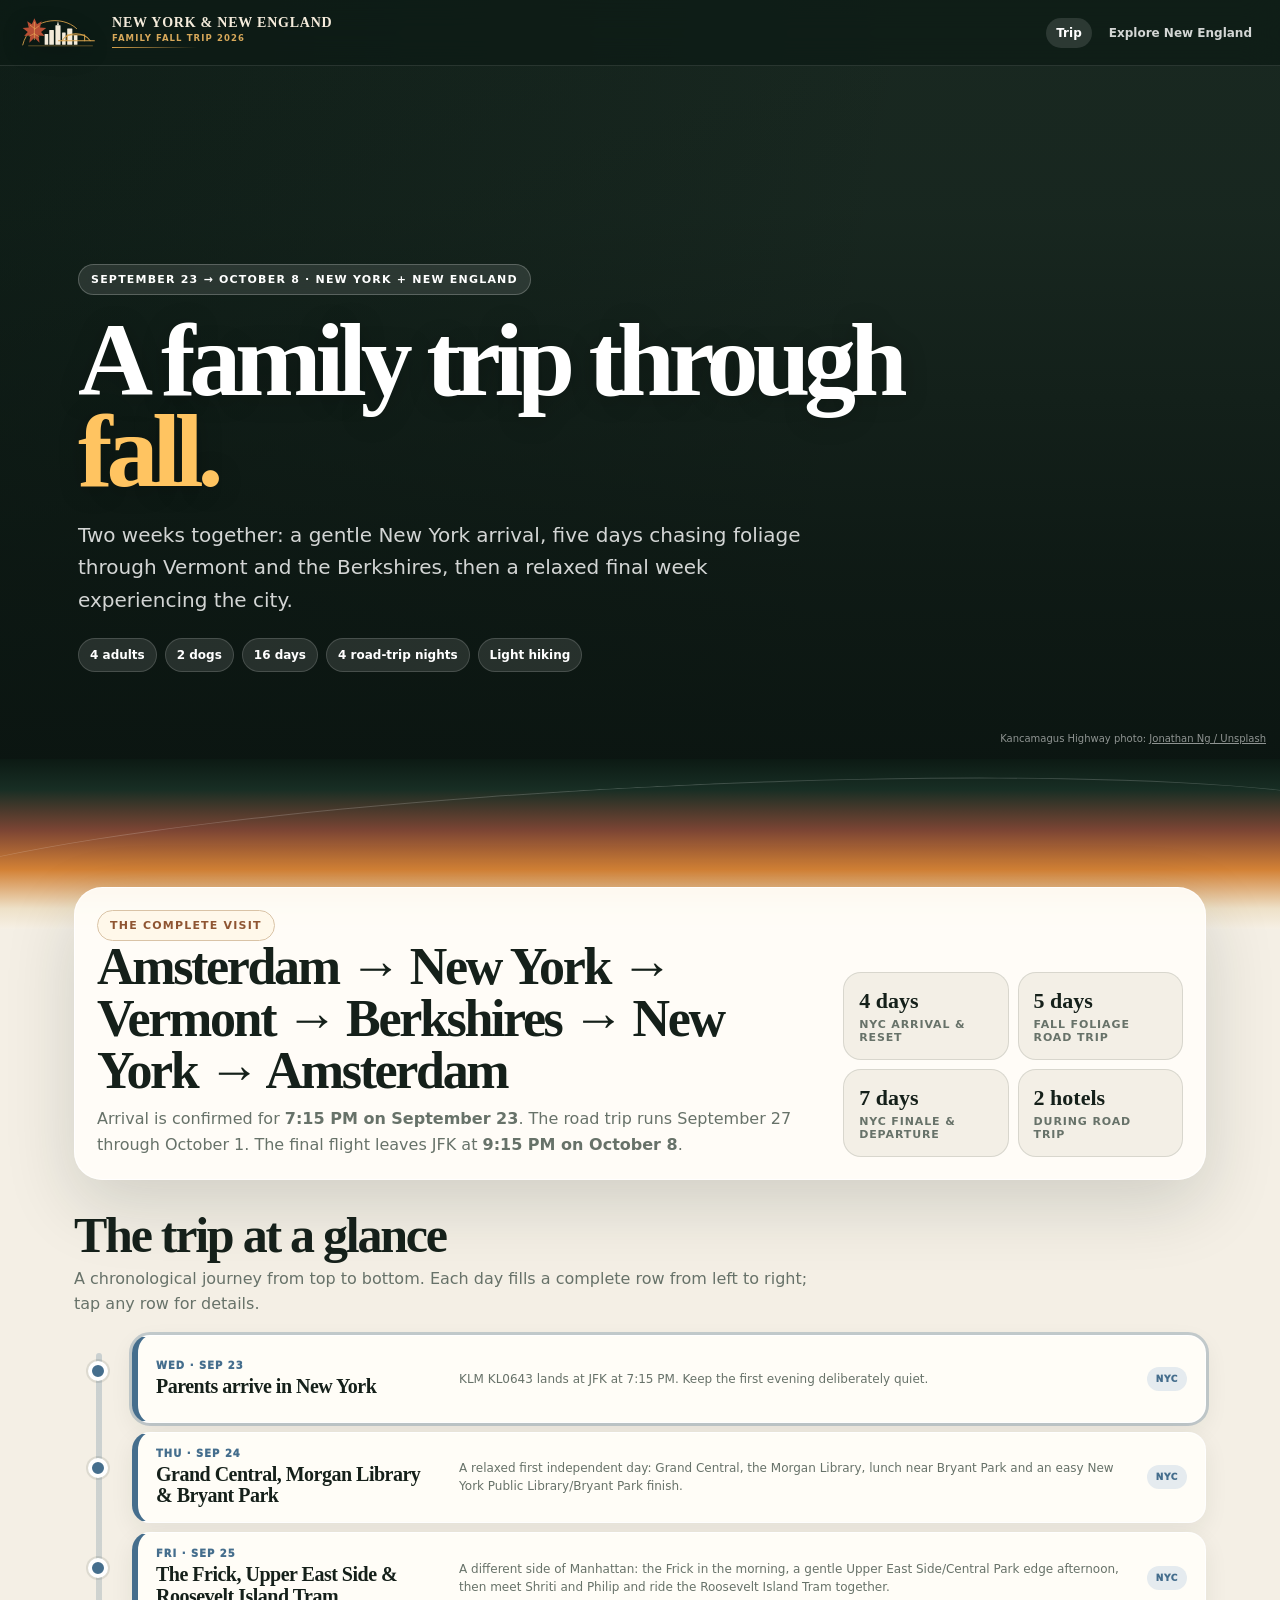
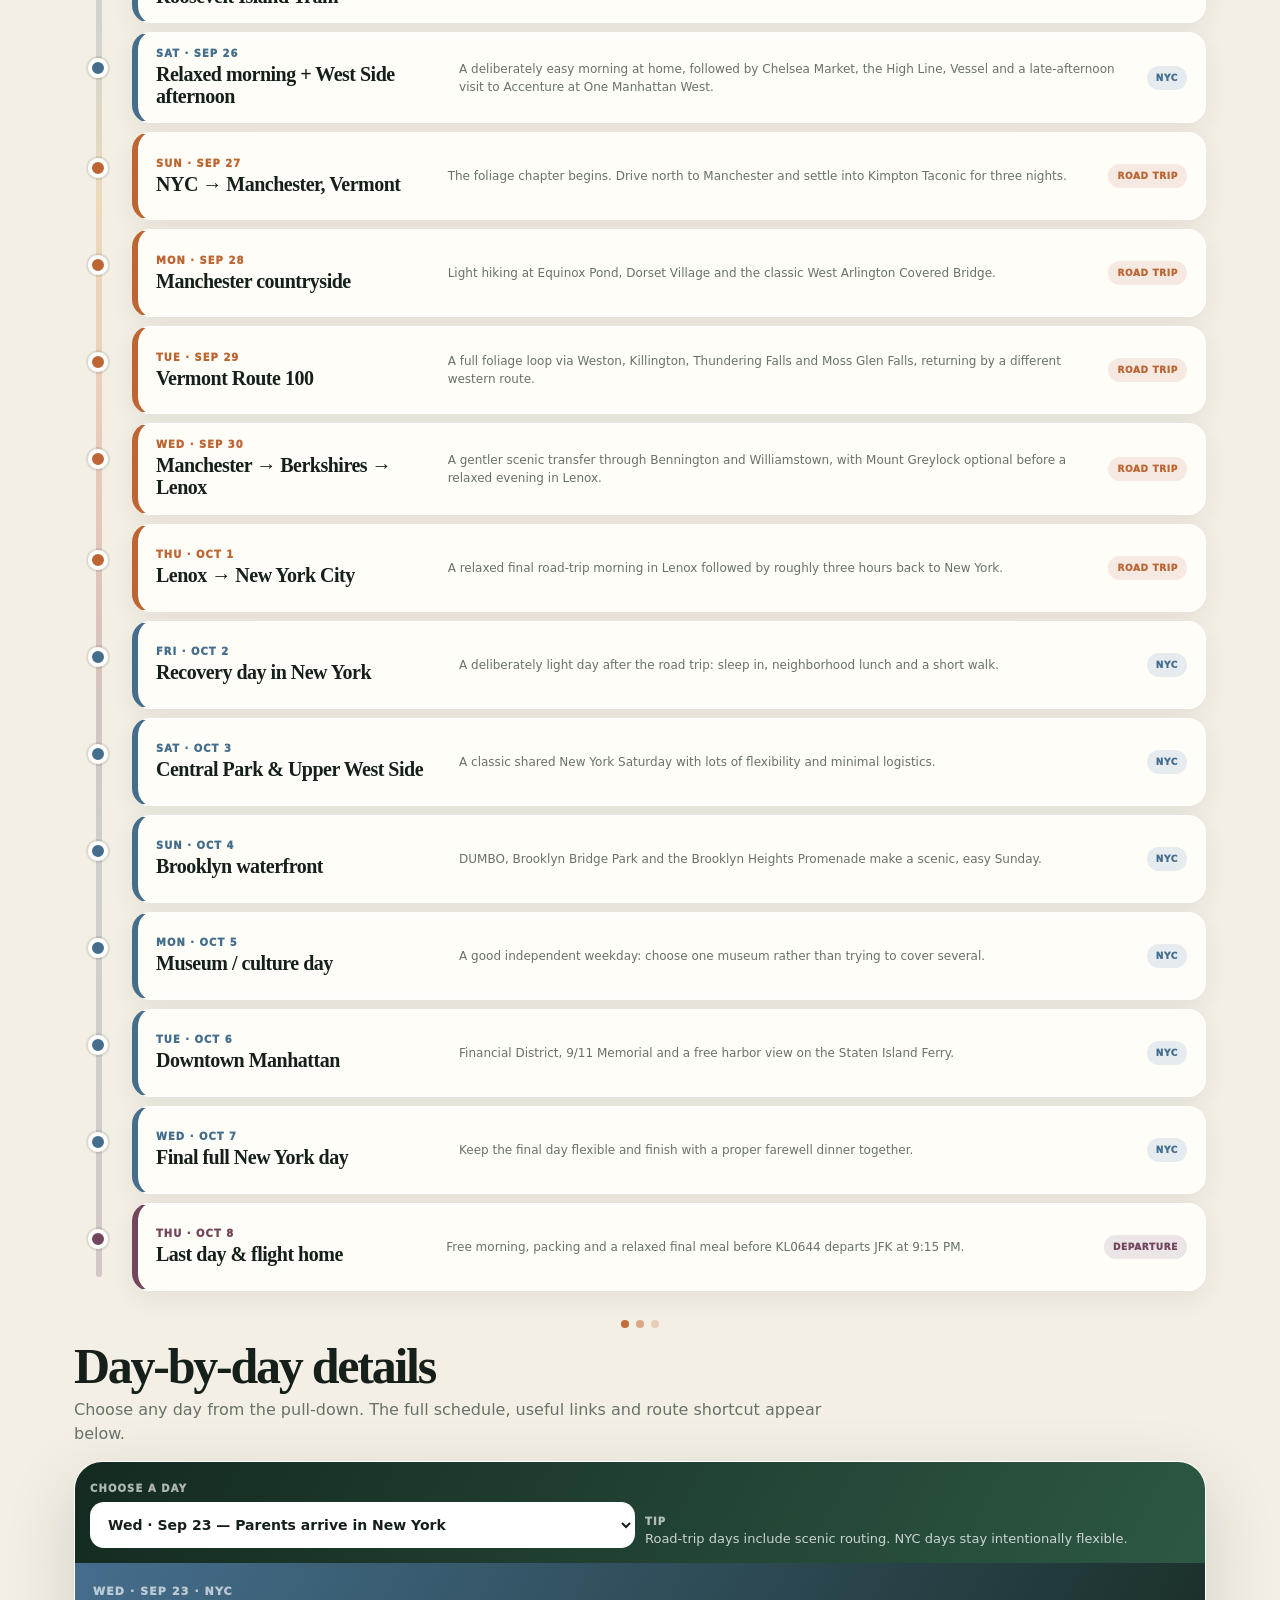
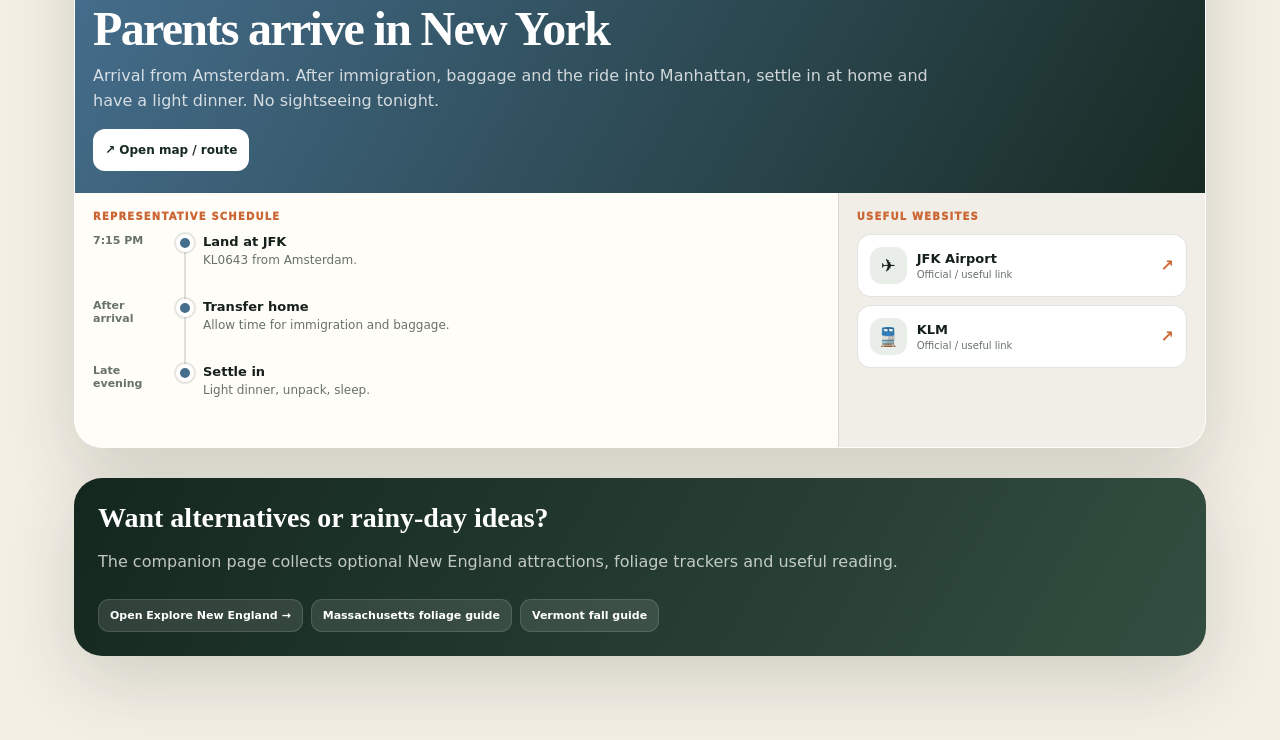
==== commit f9834f7f: "Replace Sep 26 with relaxed West Side itinerary" ====
--- a/app-20260918b.html
+++ b/app-20260918b.html
@@ -2,7 +2,7 @@
 ["Wed · Sep 23","Parents arrive in New York","NYC","KLM KL0643 lands at JFK at 7:15 PM. Keep the first evening deliberately quiet.","Arrival from Amsterdam. After immigration, baggage and the ride into Manhattan, settle in at home and have a light dinner. No sightseeing tonight.","https://www.google.com/maps/dir/?api=1&origin=John+F+Kennedy+International+Airport&destination=Midtown+East,+New+York,+NY&travelmode=driving",[["7:15 PM","Land at JFK","KL0643 from Amsterdam."],["After arrival","Transfer home","Allow time for immigration and baggage."],["Late evening","Settle in","Light dinner, unpack, sleep."]],[["✈️","JFK Airport","https://www.jfkairport.com/"],["🚆","KLM","https://www.klm.com/"]]],
 ["Thu · Sep 24","Grand Central, Morgan Library & Bryant Park","NYC","A relaxed first independent day: Grand Central, the Morgan Library, lunch near Bryant Park and an easy New York Public Library/Bryant Park finish.","Keep the first full day compact and walkable. Start slowly after the overnight flight, see Grand Central, then visit the Morgan Library & Museum before lunch. Finish around Bryant Park and the New York Public Library, with plenty of time to return home and rest.","https://www.google.com/maps/dir/?api=1&origin=Midtown+East,+New+York,+NY&destination=Bryant+Park,+New+York,+NY&travelmode=walking&waypoints=Grand+Central+Terminal,+New+York,+NY%7CThe+Morgan+Library+%26+Museum,+New+York,+NY",[["10:00 AM","Breakfast & slow start","Recover from the flight and leave home without rushing."],["11:00 AM","Grand Central Terminal","Main concourse, architecture and a relaxed look around."],["12:15 PM","The Morgan Library & Museum","Spend about 75–90 minutes in the historic library and galleries."],["1:45 PM","Lunch near Bryant Park","Easy lunch without crossing town."],["2:45 PM","New York Public Library & Bryant Park","Short library visit, park benches and people-watching."],["3:45 PM onward","Coffee or head home","Keep the rest of the afternoon flexible."]],[["🏛️","Grand Central Terminal","https://www.grandcentralterminal.com/"],["📚","The Morgan Library & Museum","https://www.themorgan.org/"],["📖","New York Public Library","https://www.nypl.org/locations/schwarzman"],["🌳","Bryant Park","https://bryantpark.org/"]]],
 ["Fri · Sep 25","The Frick, Upper East Side & Roosevelt Island Tram","NYC","A different side of Manhattan: the Frick in the morning, a gentle Upper East Side/Central Park edge afternoon, then meet Shriti and Philip and ride the Roosevelt Island Tram together.","Since MoMA and Rockefeller are already familiar and shopping is not the goal, make Friday more cultural and residential. The Frick anchors the morning; after lunch, keep the afternoon easy along the Upper East Side and Central Park edge. Shriti and Philip join around 4 PM for the tram and Roosevelt Island views.","https://www.google.com/maps/dir/?api=1&origin=The+Frick+Collection,+New+York,+NY&destination=Roosevelt+Island+Tramway+Manhattan+Station,+New+York,+NY&travelmode=walking",[["10:00 AM","Breakfast / leave Midtown East","Head uptown at an easy pace."],["10:30 AM–12:45 PM","The Frick Collection","Gilded Age mansion, paintings and decorative arts."],["12:45–1:45 PM","Lunch","Upper East Side, close to the museum."],["1:45–3:15 PM","Upper East Side & Central Park edge","Gentle walk with benches and no shopping agenda."],["3:15–4:00 PM","Coffee / rest","Stay nearby and recharge."],["Around 4:00 PM","Meet Shriti and Philip","Join up for the late afternoon."],["4:30 PM","Roosevelt Island Tram","Ride from East 60th Street, walk the waterfront and return when ready."]],[["🖼️","The Frick Collection","https://www.frick.org/"],["🌳","Central Park","https://www.centralparknyc.org/"],["🚡","Roosevelt Island Tram","https://www.rioc.ny.gov/community/transportation/tram"]]],
-["Sat · Sep 26","Accenture views, Hudson Yards, Vessel & High Line","NYC","A shared New York day with skyline views from Accenture's 65th floor, lunch near Hudson Yards, Vessel and an easy High Line walk.","Start together at Accenture for coffee and the city views from the 65th floor. Then head west for lunch around Hudson Yards, visit Vessel, and use the High Line for a relaxed afternoon walk. Keep the late afternoon easy so everyone has time to pack for Vermont the next morning.","https://www.google.com/maps/dir/?api=1&origin=Accenture,+New+York,+NY&destination=The+High+Line,+New+York,+NY&travelmode=walking&waypoints=Hudson+Yards,+New+York,+NY%7CVessel,+New+York,+NY",[["10:00 AM","Accenture 65th floor","Coffee together and skyline views."],["11:45 AM","Head to Hudson Yards","Walk or take a short cab/subway depending on energy."],["12:15 PM","Lunch at Hudson Yards","Relaxed lunch together before the afternoon sights."],["1:30 PM","Vessel","Explore the structure and public square."],["2:15 PM","High Line","Walk an easy section south from Hudson Yards; turn back whenever everyone has had enough."],["3:30 PM onward","Coffee / return home","Keep the rest of the day light and pack for the road trip."]],[["🏙️","Hudson Yards","https://www.hudsonyardsnewyork.com/"],["🌀","Vessel","https://www.hudsonyardsnewyork.com/discover/vessel"],["🌿","The High Line","https://www.thehighline.org/"]]],
+["Sat · Sep 26","Relaxed morning + West Side afternoon","NYC","A deliberately easy morning at home, followed by Chelsea Market, the High Line, Vessel and a late-afternoon visit to Accenture at One Manhattan West.","Keep Saturday relaxed before the road trip. Spend the morning at home with breakfast, coffee, the dogs and a little preliminary packing. Then head west for a light Chelsea Market lunch, walk the High Line north to Hudson Yards, see Vessel, and finish with the 65th-floor views and office visit at Accenture. Be back in Midtown East by about 5 PM for rest, easy dinner and final packing.","https://www.google.com/maps/dir/?api=1&origin=Chelsea+Market,+New+York,+NY&destination=One+Manhattan+West,+New+York,+NY&travelmode=walking&waypoints=High+Line,+16th+Street,+New+York,+NY%7CVessel,+New+York,+NY",[["9:00–10:15","Breakfast together at home / nearby","No alarm-clock tourism."],["10:15–11:15","Relax at home","Coffee, dogs, and perhaps a tiny bit of preliminary packing."],["11:15–11:45","Head toward Chelsea","Cross town at an easy pace."],["~12:00–12:35","Chelsea Market","Light lunch or snack."],["12:35–1:40","High Line","Enter around 16th Street and walk north toward Hudson Yards."],["1:40–2:15","Vessel + Hudson Yards plaza","Short look around the structure and plaza."],["2:20–4:00","Accenture — One Manhattan West","Take them upstairs, enjoy the 65th-floor views and show them the office."],["4:00–4:30","Optional Manhattan West walk","Sit outside or stroll a little if the weather is nice."],["~4:30","Head back to Midtown East","Return home before the evening."],["~5:00 onward","Home, rest & light packing","Keep the late afternoon calm."],["6:30ish","Very easy dinner","Nearby or order in."],["Evening","Finish packing","Early night before Sunday's drive."]],[["🍽️","Chelsea Market","https://www.chelseamarket.com/"],["🌿","The High Line","https://www.thehighline.org/"],["🌀","Vessel","https://www.hudsonyardsnewyork.com/discover/vessel"],["🏙️","Manhattan West","https://manhattanwestnyc.com/"]]],
 ["Sun · Sep 27","NYC → Manchester, Vermont","Road trip","The foliage chapter begins. Drive north to Manchester and settle into Kimpton Taconic for three nights.","Leave New York in the morning with two proper dog breaks. Arrive in Manchester around check-in, walk the village and dine at Copper Grouse.","https://www.google.com/maps/dir/?api=1&origin=New+York,+NY&destination=Kimpton+Taconic+Hotel,+Manchester,+VT&travelmode=driving",[["9:00 AM","Leave NYC","Keep the route direct."],["12:30 PM","Lunch + dog break","Albany/Troy area."],["4:00 PM","Kimpton Taconic","Check in for three nights."],["5:00 PM","Manchester Village","Easy arrival walk."],["6:30 PM","Copper Grouse","Relaxed first Vermont dinner."]],[["🏨","Kimpton Taconic","https://www.taconichotel.com/"],["🍽️","Copper Grouse","https://www.coppergrouse.com/"],["🧭","Manchester Vermont","https://www.manchestervermont.com/"]]],
 ["Mon · Sep 28","Manchester countryside","Road trip","Light hiking at Equinox Pond, Dorset Village and the classic West Arlington Covered Bridge.","This is the easy scenic day: short walks, a village lunch and classic Vermont scenery.","https://www.google.com/maps/dir/?api=1&origin=Kimpton+Taconic+Hotel,+Manchester,+VT&destination=Kimpton+Taconic+Hotel,+Manchester,+VT&travelmode=driving&waypoints=Equinox+Preserve+Red+Gate+Trailhead,+Manchester,+VT%7CDorset+Village,+VT%7CWest+Arlington+Covered+Bridge,+VT",[["8:30 AM","Breakfast","Unhurried start."],["10:00 AM","Equinox Pond","0.75-mile easy loop."],["12:15 PM","Lunch","Manchester or Dorset."],["1:30 PM","Dorset Village","Village green and shops."],["3:30 PM","West Arlington","Covered bridge and dog break."],["6:30 PM","Dinner","Dorset Inn or Manchester."]],[["🥾","Equinox Preserve","https://www.equinoxpreservationtrust.org/trail-descriptions/"],["🌉","Vermont Covered Bridges","https://vermontvacation.com/things-to-do/trip-ideas-itineraries/covered-bridges/"],["🍷","The Dorset Inn","https://www.innsofdorset.com/dorset-tavern-restaurant"]]],
 ["Tue · Sep 29","Vermont Route 100","Road trip","A full foliage loop via Weston, Killington, Thundering Falls and Moss Glen Falls, returning by a different western route.","This is the signature Vermont driving day. Drive north on Route 100 through villages and mountain valleys, then return via Middlebury/US-7.","https://www.google.com/maps/dir/?api=1&origin=Kimpton+Taconic+Hotel,+Manchester,+VT&destination=Kimpton+Taconic+Hotel,+Manchester,+VT&travelmode=driving&waypoints=Weston,+VT%7CLudlow,+VT%7CKillington,+VT%7CThundering+Falls+Trailhead,+VT%7CRochester,+VT%7CMoss+Glen+Falls,+Granville,+VT%7CMiddlebury,+VT",[["8:00 AM","Leave Manchester","Join Route 100 via VT-11."],["9:00 AM","Weston","Coffee and village walk."],["11:30 AM","Killington","Lunch."],["12:45 PM","Thundering Falls","Easy boardwalk walk."],["3:00 PM","Moss Glen Falls","Short waterfall stop."],["4:00 PM","Turn west","Return via Middlebury."],["7:00 PM","Manchester","Easy dinner near the hotel."]],[["🍁","Vermont Scenic Byways","https://vermontvacation.com/things-to-do/trip-ideas-itineraries/scenic-drives/vermont-byways/"],["🥾","Thundering Falls","https://appalachiantrail.org/hikes/thundering-falls/"],["🍔","Lookout Tavern","https://www.lookoutvt.com/"]]],
